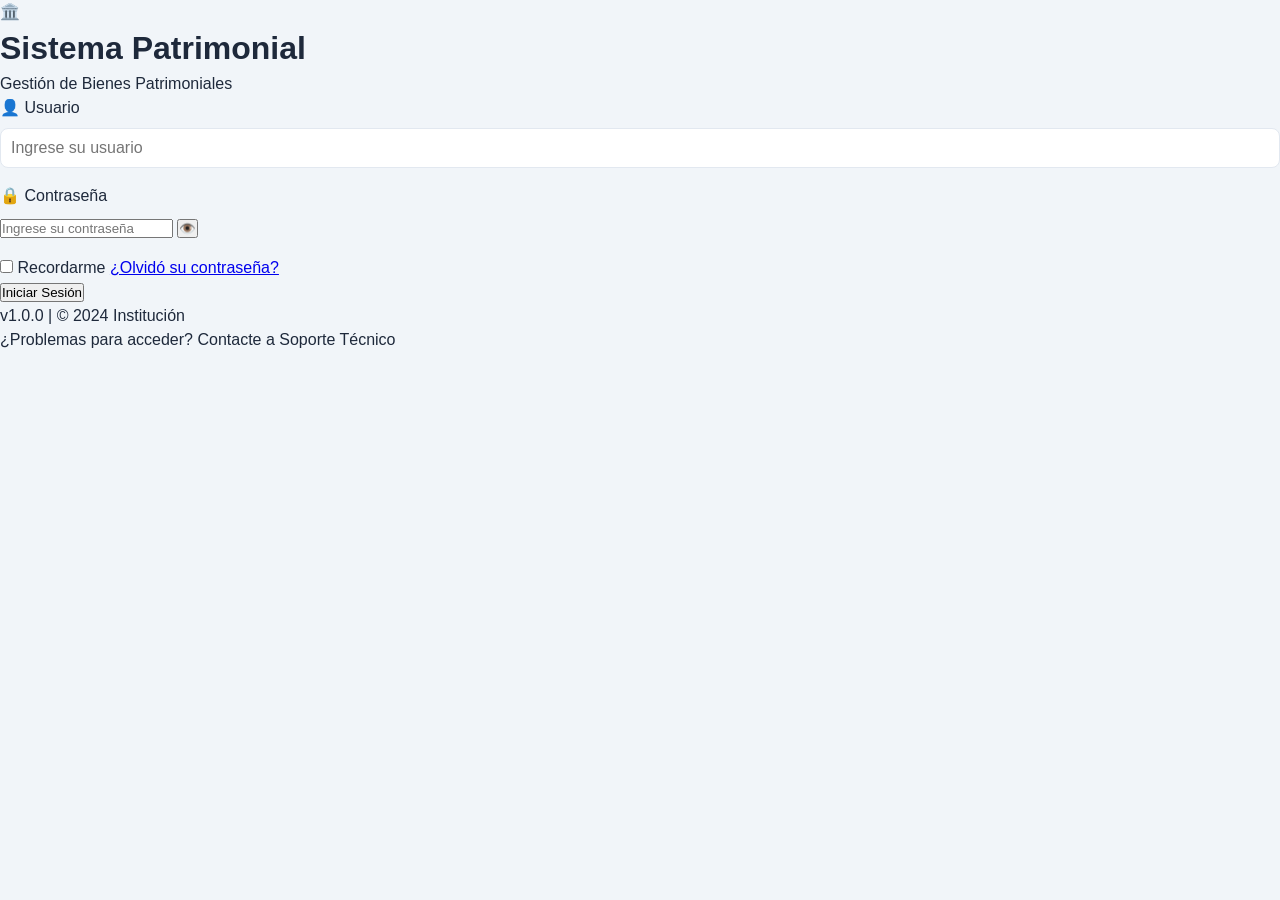
==== Presentacion/login.html @ b6d81238 "se corrige el directorio de archivos de frontend y backend" ====
<!DOCTYPE html>
<html lang="es">
<head>
    <meta charset="UTF-8">
    <meta name="viewport" content="width=device-width, initial-scale=1.0">
    <title>Login - Sistema de Gestión Patrimonial</title>
    <link rel="stylesheet" href="css/styles.css">
    <link rel="stylesheet" href="css/login.css">
</head>
<body class="login-body">
    <!-- 
        🔧 BACKEND PHP: 
        - Este formulario envía a login.php (POST)
        - PHP valida credenciales contra tabla 'usuario'
        - Inicia $_SESSION con datos del usuario
        - Redirige a dashboard.html si es exitoso
    -->
    
    <div class="login-container">
        <div class="login-card">
            <!-- Logo / Título -->
            <div class="login-header">
                <div class="login-logo">🏛️</div>
                <h1>Sistema Patrimonial</h1>
                <p class="login-subtitle">Gestión de Bienes Patrimoniales</p>
            </div>
            
            <!-- Mensajes de error/success -->
            <div id="loginMessage" class="login-message" style="display: none;"></div>
            
            <!-- Formulario de Login -->
            <form id="loginForm" class="login-form">
                <!-- 
                    🔧 PHP: action="php/login.php" method="POST"
                    El backend debe recibir: usuario, password
                -->
                
                <div class="form-group">
                    <label for="usuario">
                        <span class="label-icon">👤</span>
                        Usuario
                    </label>
                    <input type="text" 
                           id="usuario" 
                           name="usuario" 
                           placeholder="Ingrese su usuario"
                           required
                           autocomplete="username">
                </div>
                
                <div class="form-group">
                    <label for="password">
                        <span class="label-icon">🔒</span>
                        Contraseña
                    </label>
                    <div class="password-input-wrapper">
                        <input type="password" 
                               id="password" 
                               name="password" 
                               placeholder="Ingrese su contraseña"
                               required
                               autocomplete="current-password">
                        <button type="button" class="toggle-password" id="togglePassword" title="Mostrar contraseña">
                            👁️
                        </button>
                    </div>
                </div>
                
                <div class="form-options">
                    <label class="remember-me">
                        <input type="checkbox" id="rememberMe" name="remember_me">
                        <span>Recordarme</span>
                    </label>
                    <a href="#" id="forgotPasswordLink" class="forgot-link">¿Olvidó su contraseña?</a>
                </div>
                
                <button type="submit" class="btn-login" id="btnLogin">
                    <span class="btn-text">Iniciar Sesión</span>
                    <span class="btn-spinner" style="display: none;">⏳</span>
                </button>
            </form>
            
            <!-- Información adicional -->
            <div class="login-footer">
                <p class="system-info">
                    <span class="version">v1.0.0</span>
                    <span class="separator">|</span>
                    <span>© 2024 Institución</span>
                </p>
                <p class="help-text">
                    ¿Problemas para acceder? Contacte a Soporte Técnico
                </p>
            </div>
        </div>
    </div>
    
    <!-- Modal: Recuperar Contraseña -->
    <div class="modal" id="modalRecuperarPassword">
        <div class="modal-content modal-sm">
            <div class="modal-header">
                <h2>🔑 Recuperar Contraseña</h2>
                <span class="close">&times;</span>
            </div>
            <div class="modal-body">
                <!-- 
                    🔧 PHP: Enviar a recuperar.php
                    Envía correo con enlace de reseteo
                -->
                <form id="recoveryForm">
                    <div class="form-group">
                        <label for="emailRecuperacion">Correo Electrónico</label>
                        <input type="email" 
                               id="emailRecuperacion" 
                               name="email" 
                               placeholder="ejemplo@institucion.edu"
                               required>
                    </div>
                    <p class="recovery-info">
                        Se enviará un enlace de recuperación a su correo electrónico registrado.
                    </p>
                    <div class="form-actions">
                        <button type="submit" class="btn btn-primary">Enviar Enlace</button>
                        <button type="button" class="btn btn-secondary close-modal">Cancelar</button>
                    </div>
                </form>
            </div>
        </div>
    </div>
    
    <!-- Scripts -->
    <script src="js/config.js"></script>
    <script src="js/utils.js"></script>
    <script src="js/modules/login.js"></script>
</body>
</html>
---- Presentacion/css/styles.css ----
/**
 * =====================================================
 * 🎨 ESTILOS - SISTEMA DE GESTIÓN PATRIMONIAL
 * =====================================================
 * Diseño limpio y profesional para administración
 */

/* ============================================= */
/* VARIABLES Y RESET                            */
/* ============================================= */
:root {
    --primary-color: #2563eb;
    --primary-dark: #1d4ed8;
    --secondary-color: #64748b;
    --success-color: #10b981;
    --warning-color: #f59e0b;
    --danger-color: #ef4444;
    --light-bg: #f8fafc;
    --border-color: #e2e8f0;
    --text-primary: #1e293b;
    --text-secondary: #64748b;
    --shadow: 0 1px 3px rgba(0,0,0,0.1);
    --shadow-lg: 0 10px 25px rgba(0,0,0,0.1);
    --border-radius: 8px;
}

* {
    margin: 0;
    padding: 0;
    box-sizing: border-box;
}

body {
    font-family: -apple-system, BlinkMacSystemFont, 'Segoe UI', Roboto, sans-serif;
    background-color: #f1f5f9;
    color: var(--text-primary);
    line-height: 1.5;
}

/* ============================================= */
/* NAVEGACIÓN                                   */
/* ============================================= */
.navbar {
    background: white;
    padding: 0 2rem;
    height: 64px;
    display: flex;
    align-items: center;
    justify-content: space-between;
    box-shadow: var(--shadow);
    position: sticky;
    top: 0;
    z-index: 100;
}

.nav-brand {
    font-size: 1.25rem;
    font-weight: bold;
}

.nav-brand a {
    color: var(--primary-color);
    text-decoration: none;
}

.nav-menu {
    display: flex;
    list-style: none;
    gap: 0.5rem;
}

.nav-link {
    display: block;
    padding: 0.5rem 1rem;
    color: var(--text-secondary);
    text-decoration: none;
    border-radius: var(--border-radius);
    transition: all 0.2s;
}

.nav-link:hover {
    background: var(--light-bg);
    color: var(--primary-color);
}

.nav-link.active {
    background: var(--primary-color);
    color: white;
}

.nav-user {
    color: var(--text-secondary);
}

/* ============================================= */
/* CONTENEDORES                                 */
/* ============================================= */
.container {
    max-width: 1400px;
    margin: 2rem auto;
    padding: 0 2rem;
}

.page-header {
    display: flex;
    justify-content: space-between;
    align-items: center;
    margin-bottom: 2rem;
}

.page-header h1 {
    font-size: 1.875rem;
    font-weight: 600;
    color: var(--text-primary);
}

/* ============================================= */
/* DASHBOARD CARDS                              */
/* ============================================= */
.dashboard-cards {
    display: grid;
    grid-template-columns: repeat(auto-fit, minmax(250px, 1fr));
    gap: 1.5rem;
    margin-top: 2rem;
}

.card {
    background: white;
    padding: 1.5rem;
    border-radius: var(--border-radius);
    box-shadow: var(--shadow);
    text-align: center;
}

.card h3 {
    color: var(--text-secondary);
    font-size: 1rem;
    margin-bottom: 0.5rem;
}

.card p {
    font-size: 2rem;
    font-weight: bold;
    color: var(--primary-color);
}

/* ============================================= */
/* FORMULARIOS                                  */
/* ============================================= */
.form-container {
    background: white;
    border-radius: var(--border-radius);
    box-shadow: var(--shadow);
    padding: 2rem;
}

.form-section {
    margin-bottom: 2rem;
    padding-bottom: 2rem;
    border-bottom: 1px solid var(--border-color);
}

.form-section:last-child {
    border-bottom: none;
    margin-bottom: 0;
    padding-bottom: 0;
}

.form-section h2 {
    font-size: 1.25rem;
    margin-bottom: 1.5rem;
    color: var(--text-primary);
}

.form-row {
    display: grid;
    grid-template-columns: 1fr 1fr;
    gap: 1rem;
}

.form-group {
    margin-bottom: 1rem;
}

.form-group label {
    display: block;
    margin-bottom: 0.5rem;
    font-weight: 500;
    color: var(--text-primary);
}

.form-group small {
    display: block;
    margin-top: 0.25rem;
    color: var(--text-secondary);
    font-size: 0.875rem;
}

.form-control,
input[type="text"],
input[type="date"],
input[type="number"],
select,
textarea {
    width: 100%;
    padding: 0.625rem;
    border: 1px solid var(--border-color);
    border-radius: var(--border-radius);
    font-size: 1rem;
    transition: border-color 0.2s;
}

input:focus,
select:focus,
textarea:focus {
    outline: none;
    border-color: var(--primary-color);
    box-shadow: 0 0 0 3px rgba(37, 99, 235, 0.1);
}

input:disabled,
select:disabled,
textarea:disabled {
    background-color: var(--light-bg);
    cursor: not-allowed;
}

/* ============================================= */
/* BOTONES                                      */
/* ============================================= */
.btn {
    display: inline-block;
    padding: 0.625rem 1.25rem;
    border: none;
    border-radius: var(--border-radius);
    font-size: 1rem;
    font-weight: 500;
    cursor: pointer;
    text-decoration: none;
    transition: all 0.2s;
}

.btn-primary {
    background: var(--primary-color);
    color: white;
}

.btn-primary:hover {
    background: var(--primary-dark);
}

.btn-success {
    background: var(--success-color);
    color: white;
}

.btn-secondary {
    background: var(--secondary-color);
    color: white;
}

.btn-danger {
    background: var(--danger-color);
    color: white;
}

.btn-lg {
    padding: 0.75rem 1.5rem;
    font-size: 1.125rem;
}

.btn:disabled {
    opacity: 0.5;
    cursor: not-allowed;
}

.btn-icon {
    background: none;
    border: none;
    font-size: 1.25rem;
    cursor: pointer;
    padding: 0.25rem;
}

.action-buttons {
    display: flex;
    gap: 0.5rem;
}

/* ============================================= */
/* TABLAS                                       */
/* ============================================= */
.table-container {
    background: white;
    border-radius: var(--border-radius);
    box-shadow: var(--shadow);
    overflow-x: auto;
}

.data-table {
    width: 100%;
    border-collapse: collapse;
}

.data-table th {
    background: var(--light-bg);
    padding: 0.75rem 1rem;
    text-align: left;
    font-weight: 600;
    color: var(--text-secondary);
    border-bottom: 2px solid var(--border-color);
}

.data-table td {
    padding: 0.75rem 1rem;
    border-bottom: 1px solid var(--border-color);
}

.data-table tbody tr:hover {
    background: var(--light-bg);
}

.text-center {
    text-align: center;
}

/* ============================================= */
/* BADGES                                       */
/* ============================================= */
.badge {
    display: inline-block;
    padding: 0.25rem 0.5rem;
    border-radius: 20px;
    font-size: 0.75rem;
    font-weight: 600;
}

.badge-success {
    background: #d1fae5;
    color: #065f46;
}

.badge-warning {
    background: #fef3c7;
    color: #92400e;
}

.badge-danger {
    background: #fee2e2;
    color: #991b1b;
}

.badge-secondary {
    background: #e2e8f0;
    color: #475569;
}

/* ============================================= */
/* FILTROS                                      */
/* ============================================= */
.filters-section {
    background: white;
    padding: 1rem;
    border-radius: var(--border-radius);
    box-shadow: var(--shadow);
    margin-bottom: 1.5rem;
    display: flex;
    gap: 1rem;
    align-items: flex-end;
    flex-wrap: wrap;
}

.search-input {
    flex: 2;
    min-width: 250px;
}

.filter-select {
    flex: 1;
    min-width: 150px;
}

.filter-group {
    display: flex;
    flex-direction: column;
    gap: 0.25rem;
}

/* ============================================= */
/* MODALES                                      */
/* ============================================= */
.modal {
    display: none;
    position: fixed;
    top: 0;
    left: 0;
    width: 100%;
    height: 100%;
    background: rgba(0,0,0,0.5);
    z-index: 1000;
    overflow-y: auto;
}

.modal-content {
    background: white;
    margin: 2rem auto;
    max-width: 600px;
    border-radius: var(--border-radius);
    box-shadow: var(--shadow-lg);
    animation: modalSlide 0.3s ease;
}

.modal-lg {
    max-width: 900px;
}

@keyframes modalSlide {
    from {
        transform: translateY(-20px);
        opacity: 0;
    }
    to {
        transform: translateY(0);
        opacity: 1;
    }
}

.modal-header {
    padding: 1rem 1.5rem;
    border-bottom: 1px solid var(--border-color);
    display: flex;
    justify-content: space-between;
    align-items: center;
}

.modal-header h2 {
    font-size: 1.25rem;
}

.close {
    font-size: 1.5rem;
    cursor: pointer;
    color: var(--text-secondary);
}

.modal-body {
    padding: 1.5rem;
}

.modal-footer {
    padding: 1rem 1.5rem;
    border-top: 1px solid var(--border-color);
    display: flex;
    justify-content: flex-end;
    gap: 0.5rem;
}

.form-actions {
    display: flex;
    justify-content: flex-end;
    gap: 0.5rem;
    margin-top: 1.5rem;
}

/* ============================================= */
/* IMPORTACIÓN EXCEL                            */
/* ============================================= */
.upload-area {
    border: 2px dashed var(--border-color);
    border-radius: var(--border-radius);
    padding: 2rem;
    text-align: center;
    cursor: pointer;
    transition: all 0.2s;
    margin-bottom: 1.5rem;
}

.upload-area:hover,
.upload-area.dragover {
    border-color: var(--primary-color);
    background: var(--light-bg);
}

.upload-placeholder span {
    font-size: 3rem;
}

.template-info {
    background: var(--light-bg);
    padding: 1rem;
    border-radius: var(--border-radius);
    margin-bottom: 1rem;
}

.template-table {
    width: 100%;
    font-size: 0.875rem;
    margin: 0.5rem 0;
}

.validation-results {
    margin-top: 1.5rem;
}

.results-summary {
    margin-bottom: 1rem;
    font-weight: 500;
}

.results-table-container {
    max-height: 300px;
    overflow-y: auto;
}

.row-success {
    background: #f0fdf4;
}

.row-error {
    background: #fef2f2;
}

.text-success {
    color: var(--success-color);
}

.text-danger {
    color: var(--danger-color);
}

/* ============================================= */
/* SELECCIÓN DE BIENES                          */
/* ============================================= */
.bienes-selector {
    display: grid;
    grid-template-columns: 1fr auto 1fr;
    gap: 1rem;
}

.search-box {
    display: flex;
    gap: 0.5rem;
    margin-bottom: 1rem;
}

.bienes-disponibles,
.bienes-seleccionados {
    background: var(--light-bg);
    padding: 1rem;
    border-radius: var(--border-radius);
}

.bienes-list-container {
    max-height: 300px;
    overflow-y: auto;
}

.transfer-actions {
    display: flex;
    align-items: center;
}

.resumen-desplazamiento {
    background: var(--light-bg);
    padding: 1rem;
    border-radius: var(--border-radius);
    margin-bottom: 1.5rem;
}

.resumen-desplazamiento p {
    margin-bottom: 0.5rem;
}

/* ============================================= */
/* REPORTES                                     */
/* ============================================= */
.reportes-grid {
    display: grid;
    grid-template-columns: repeat(auto-fit, minmax(350px, 1fr));
    gap: 1.5rem;
}

.reporte-card {
    background: white;
    padding: 1.5rem;
    border-radius: var(--border-radius);
    box-shadow: var(--shadow);
}

.reporte-icon {
    font-size: 2.5rem;
    margin-bottom: 1rem;
}

.reporte-card h2 {
    font-size: 1.25rem;
    margin-bottom: 0.5rem;
}

.reporte-card p {
    color: var(--text-secondary);
    margin-bottom: 1.5rem;
}

.reporte-actions {
    display: flex;
    gap: 0.5rem;
    margin-top: 1.5rem;
}

/* ============================================= */
/* TIMELINE                                     */
/* ============================================= */
.timeline-container {
    margin: 2rem 0;
}

.timeline {
    background: white;
    padding: 2rem;
    border-radius: var(--border-radius);
    box-shadow: var(--shadow);
}

.timeline-item {
    display: flex;
    padding: 1rem 0;
    border-left: 2px solid var(--primary-color);
    margin-left: 1rem;
    position: relative;
}

.timeline-item::before {
    content: '';
    position: absolute;
    left: -0.5rem;
    top: 1.5rem;
    width: 1rem;
    height: 1rem;
    background: var(--primary-color);
    border-radius: 50%;
}

.timeline-content {
    margin-left: 1.5rem;
}

.timeline-date {
    color: var(--text-secondary);
    font-size: 0.875rem;
}

.timeline-title {
    font-weight: 600;
    margin: 0.25rem 0;
}

.bien-info-card {
    background: white;
    padding: 1.5rem;
    border-radius: var(--border-radius);
    box-shadow: var(--shadow);
    margin-bottom: 1.5rem;
}

.info-grid {
    display: grid;
    grid-template-columns: repeat(auto-fit, minmax(200px, 1fr));
    gap: 1rem;
    margin-top: 1rem;
}

/* ============================================= */
/* PAGINACIÓN                                   */
/* ============================================= */
.pagination {
    display: flex;
    justify-content: center;
    gap: 0.5rem;
    margin-top: 1.5rem;
}

.page-btn {
    padding: 0.5rem 0.75rem;
    border: 1px solid var(--border-color);
    background: white;
    border-radius: var(--border-radius);
    cursor: pointer;
}

.page-btn:hover {
    background: var(--light-bg);
}

.page-btn.active {
    background: var(--primary-color);
    color: white;
    border-color: var(--primary-color);
}

/* ============================================= */
/* TOAST NOTIFICATIONS                          */
/* ============================================= */
.toast {
    position: fixed;
    bottom: 2rem;
    right: 2rem;
    padding: 1rem 1.5rem;
    background: white;
    border-radius: var(--border-radius);
    box-shadow: var(--shadow-lg);
    z-index: 2000;
    animation: toastSlide 0.3s ease;
}

@keyframes toastSlide {
    from {
        transform: translateX(100%);
        opacity: 0;
    }
    to {
        transform: translateX(0);
        opacity: 1;
    }
}

.toast-success {
    border-left: 4px solid var(--success-color);
}

.toast-error {
    border-left: 4px solid var(--danger-color);
}

.toast-warning {
    border-left: 4px solid var(--warning-color);
}

.toast-info {
    border-left: 4px solid var(--primary-color);
}

/* ============================================= */
/* UTILIDADES                                   */
/* ============================================= */
.btn-link {
    color: var(--primary-color);
    text-decoration: none;
}

.action-cell {
    white-space: nowrap;
}

/* ============================================= */
/* RESPONSIVE                                   */
/* ============================================= */
@media (max-width: 768px) {
    .navbar {
        flex-direction: column;
        height: auto;
        padding: 0.5rem;
    }
    
    .nav-menu {
        flex-wrap: wrap;
        justify-content: center;
    }
    
    .form-row {
        grid-template-columns: 1fr;
    }
    
    .bienes-selector {
        grid-template-columns: 1fr;
    }
    
    .transfer-actions {
        justify-content: center;
        transform: rotate(90deg);
    }
    
    .container {
        padding: 0 1rem;
    }
}

/* ============================================= */
/* ESTILOS PARA REPORTES Y VISTA PREVIA         */
/* ============================================= */

/* Preview de reporte */
.preview-reporte {
    padding: 0.5rem;
}

.preview-header {
    margin-bottom: 1.5rem;
}

.preview-header h2 {
    color: var(--primary-color);
    margin-bottom: 0.5rem;
}

.preview-fecha {
    color: var(--text-secondary);
    font-size: 0.875rem;
    margin-top: 0.5rem;
}

.preview-summary {
    background: var(--light-bg);
    padding: 1rem;
    border-radius: var(--border-radius);
    margin-bottom: 1.5rem;
}

.preview-table {
    width: 100%;
    border-collapse: collapse;
    font-size: 0.875rem;
}

.preview-table th {
    background: var(--light-bg);
    padding: 0.5rem;
    text-align: left;
    border-bottom: 2px solid var(--border-color);
}

.preview-table td {
    padding: 0.5rem;
    border-bottom: 1px solid var(--border-color);
}

.preview-resumen {
    margin-bottom: 1.5rem;
}

.preview-resumen h3 {
    font-size: 1rem;
    margin-bottom: 0.75rem;
}

.resumen-grid {
    display: grid;
    grid-template-columns: repeat(auto-fit, minmax(150px, 1fr));
    gap: 0.75rem;
    background: var(--light-bg);
    padding: 1rem;
    border-radius: var(--border-radius);
}

.resumen-item {
    display: flex;
    align-items: center;
    gap: 0.5rem;
}

.resumen-item strong {
    color: var(--primary-color);
    font-size: 1.25rem;
}

/* Timeline mejorado */
.timeline {
    padding: 1rem 0;
}

.timeline-item {
    display: flex;
    padding: 1.25rem 0;
    border-left: 3px solid var(--primary-color);
    margin-left: 0.5rem;
    position: relative;
}

.timeline-marker {
    position: absolute;
    left: -0.75rem;
    top: 1.5rem;
    width: 1.25rem;
    height: 1.25rem;
    border-radius: 50%;
    display: flex;
    align-items: center;
    justify-content: center;
    color: white;
    font-size: 0.75rem;
}

.timeline-content {
    margin-left: 2rem;
    flex: 1;
}

.timeline-date {
    color: var(--text-secondary);
    font-size: 0.875rem;
    margin-bottom: 0.25rem;
}

.timeline-title {
    font-weight: 600;
    margin-bottom: 0.25rem;
}

.timeline-details {
    color: var(--text-secondary);
    font-size: 0.9rem;
}

.timeline-note {
    margin-top: 0.5rem;
    padding: 0.5rem;
    background: var(--light-bg);
    border-radius: var(--border-radius);
    font-size: 0.875rem;
    color: var(--text-secondary);
}

/* Información del bien en historial */
.bien-info-card {
    background: linear-gradient(135deg, var(--primary-color) 0%, var(--primary-dark) 100%);
    color: white;
}

.bien-info-card h3 {
    color: white;
    opacity: 0.9;
}

.bien-info-card .info-grid {
    color: white;
}

.bien-info-card .info-grid strong {
    opacity: 0.8;
}

/* Filtros adicionales */
.filter-group {
    min-width: 150px;
}

.filter-group label {
    font-size: 0.875rem;
    margin-bottom: 0.25rem;
}

/* Ajustes responsive para tablas en reportes */
@media (max-width: 768px) {
    .preview-table {
        font-size: 0.75rem;
    }
    
    .preview-table th,
    .preview-table td {
        padding: 0.25rem;
    }
    
    .resumen-grid {
        grid-template-columns: 1fr;
    }
    
    .timeline-content {
        margin-left: 1rem;
    }
}
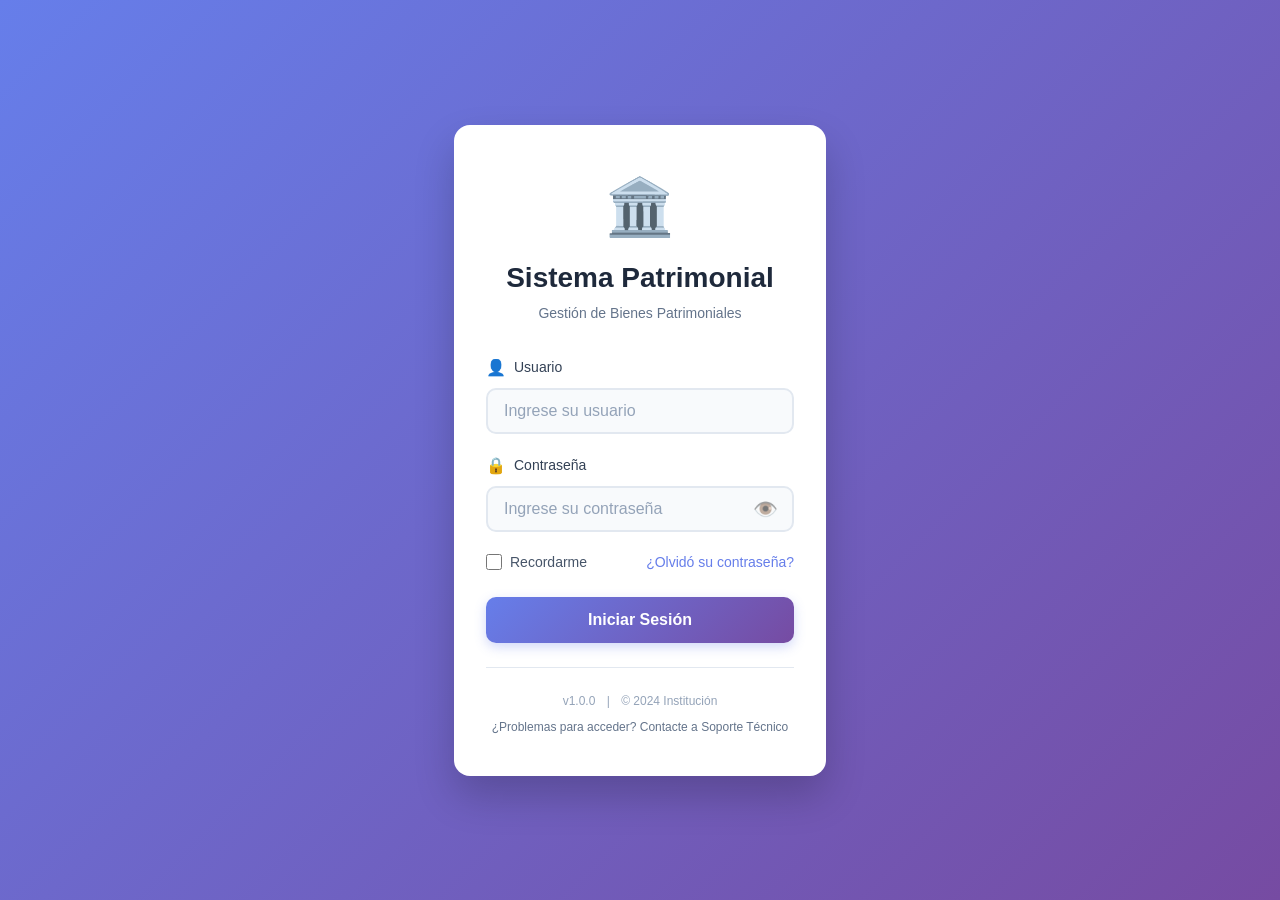
==== commit 12859e12: "se agrego el enlace frontend, backend y base de datos, tambien se hizo correcciones desde base de da" ====
--- a/Presentacion/login.html
+++ b/Presentacion/login.html
@@ -1,13 +1,13 @@
-<!DOCTYPE html>
+<!doctype html>
 <html lang="es">
-<head>
-    <meta charset="UTF-8">
-    <meta name="viewport" content="width=device-width, initial-scale=1.0">
+  <head>
+    <meta charset="UTF-8" />
+    <meta name="viewport" content="width=device-width, initial-scale=1.0" />
     <title>Login - Sistema de Gestión Patrimonial</title>
-    <link rel="stylesheet" href="css/styles.css">
-    <link rel="stylesheet" href="css/login.css">
-</head>
-<body class="login-body">
+    <link rel="stylesheet" href="css/styles.css" />
+    <link rel="stylesheet" href="css/login.css" />
+  </head>
+  <body class="login-body">
     <!-- 
         🔧 BACKEND PHP: 
         - Este formulario envía a login.php (POST)
@@ -15,121 +15,147 @@
         - Inicia $_SESSION con datos del usuario
         - Redirige a dashboard.html si es exitoso
     -->
-    
+
     <div class="login-container">
-        <div class="login-card">
-            <!-- Logo / Título -->
-            <div class="login-header">
-                <div class="login-logo">🏛️</div>
-                <h1>Sistema Patrimonial</h1>
-                <p class="login-subtitle">Gestión de Bienes Patrimoniales</p>
-            </div>
-            
-            <!-- Mensajes de error/success -->
-            <div id="loginMessage" class="login-message" style="display: none;"></div>
-            
-            <!-- Formulario de Login -->
-            <form id="loginForm" class="login-form">
-                <!-- 
+      <div class="login-card">
+        <!-- Logo / Título -->
+        <div class="login-header">
+          <div class="login-logo">🏛️</div>
+          <h1>Sistema Patrimonial</h1>
+          <p class="login-subtitle">Gestión de Bienes Patrimoniales</p>
+        </div>
+
+        <!-- Mensajes de error/success -->
+        <div
+          id="loginMessage"
+          class="login-message"
+          style="display: none"
+        ></div>
+
+        <!-- Formulario de Login -->
+        <form id="loginForm" class="login-form">
+          <!-- 
                     🔧 PHP: action="php/login.php" method="POST"
                     El backend debe recibir: usuario, password
                 -->
-                
-                <div class="form-group">
-                    <label for="usuario">
-                        <span class="label-icon">👤</span>
-                        Usuario
-                    </label>
-                    <input type="text" 
-                           id="usuario" 
-                           name="usuario" 
-                           placeholder="Ingrese su usuario"
-                           required
-                           autocomplete="username">
-                </div>
-                
-                <div class="form-group">
-                    <label for="password">
-                        <span class="label-icon">🔒</span>
-                        Contraseña
-                    </label>
-                    <div class="password-input-wrapper">
-                        <input type="password" 
-                               id="password" 
-                               name="password" 
-                               placeholder="Ingrese su contraseña"
-                               required
-                               autocomplete="current-password">
-                        <button type="button" class="toggle-password" id="togglePassword" title="Mostrar contraseña">
-                            👁️
-                        </button>
-                    </div>
-                </div>
-                
-                <div class="form-options">
-                    <label class="remember-me">
-                        <input type="checkbox" id="rememberMe" name="remember_me">
-                        <span>Recordarme</span>
-                    </label>
-                    <a href="#" id="forgotPasswordLink" class="forgot-link">¿Olvidó su contraseña?</a>
-                </div>
-                
-                <button type="submit" class="btn-login" id="btnLogin">
-                    <span class="btn-text">Iniciar Sesión</span>
-                    <span class="btn-spinner" style="display: none;">⏳</span>
-                </button>
-            </form>
-            
-            <!-- Información adicional -->
-            <div class="login-footer">
-                <p class="system-info">
-                    <span class="version">v1.0.0</span>
-                    <span class="separator">|</span>
-                    <span>© 2024 Institución</span>
-                </p>
-                <p class="help-text">
-                    ¿Problemas para acceder? Contacte a Soporte Técnico
-                </p>
+
+          <div class="form-group">
+            <label for="usuario">
+              <span class="label-icon">👤</span>
+              Usuario
+            </label>
+            <input
+              type="text"
+              id="usuario"
+              name="usuario"
+              placeholder="Ingrese su usuario"
+              required
+              autocomplete="username"
+            />
+          </div>
+
+          <div class="form-group">
+            <label for="password">
+              <span class="label-icon">🔒</span>
+              Contraseña
+            </label>
+            <div class="password-input-wrapper">
+              <input
+                type="password"
+                id="password"
+                name="password"
+                placeholder="Ingrese su contraseña"
+                required
+                autocomplete="current-password"
+              />
+              <button
+                type="button"
+                class="toggle-password"
+                id="togglePassword"
+                title="Mostrar contraseña"
+              >
+                👁️
+              </button>
             </div>
+          </div>
+
+          <div class="form-options">
+            <label class="remember-me">
+              <input type="checkbox" id="rememberMe" name="remember_me" />
+              <span>Recordarme</span>
+            </label>
+            <a href="#" id="forgotPasswordLink" class="forgot-link"
+              >¿Olvidó su contraseña?</a
+            >
+          </div>
+
+          <button type="submit" class="btn-login" id="btnLogin">
+            <span class="btn-text">Iniciar Sesión</span>
+            <span class="btn-spinner" style="display: none">⏳</span>
+          </button>
+        </form>
+
+        <!-- Información adicional -->
+        <div class="login-footer">
+          <p class="system-info">
+            <span class="version">v1.0.0</span>
+            <span class="separator">|</span>
+            <span>© 2024 Institución</span>
+          </p>
+          <p class="help-text">
+            ¿Problemas para acceder? Contacte a Soporte Técnico
+          </p>
         </div>
+      </div>
     </div>
-    
+
     <!-- Modal: Recuperar Contraseña -->
     <div class="modal" id="modalRecuperarPassword">
-        <div class="modal-content modal-sm">
-            <div class="modal-header">
-                <h2>🔑 Recuperar Contraseña</h2>
-                <span class="close">&times;</span>
-            </div>
-            <div class="modal-body">
-                <!-- 
+      <div class="modal-content modal-sm">
+        <div class="modal-header">
+          <h2>🔑 Recuperar Contraseña</h2>
+          <span class="close">&times;</span>
+        </div>
+        <div class="modal-body">
+          <!-- 
                     🔧 PHP: Enviar a recuperar.php
                     Envía correo con enlace de reseteo
                 -->
-                <form id="recoveryForm">
-                    <div class="form-group">
-                        <label for="emailRecuperacion">Correo Electrónico</label>
-                        <input type="email" 
-                               id="emailRecuperacion" 
-                               name="email" 
-                               placeholder="ejemplo@institucion.edu"
-                               required>
-                    </div>
-                    <p class="recovery-info">
-                        Se enviará un enlace de recuperación a su correo electrónico registrado.
-                    </p>
-                    <div class="form-actions">
-                        <button type="submit" class="btn btn-primary">Enviar Enlace</button>
-                        <button type="button" class="btn btn-secondary close-modal">Cancelar</button>
-                    </div>
-                </form>
+          <form id="recoveryForm">
+            <div class="form-group">
+              <label for="emailRecuperacion">Correo Electrónico</label>
+              <input
+                type="email"
+                id="emailRecuperacion"
+                name="email"
+                placeholder="ejemplo@institucion.edu"
+                required
+              />
             </div>
+            <p class="recovery-info">
+              Se enviará un enlace de recuperación a su correo electrónico
+              registrado.
+            </p>
+            <div class="form-actions">
+              <button type="submit" class="btn btn-primary">
+                Enviar Enlace
+              </button>
+              <button type="button" class="btn btn-secondary close-modal">
+                Cancelar
+              </button>
+            </div>
+          </form>
         </div>
+      </div>
     </div>
-    
+
     <!-- Scripts -->
     <script src="js/config.js"></script>
+    <!-- 1º Configuración -->
+    <script src="js/api.js"></script>
+    <!-- 2º API (define window.API) -->
     <script src="js/utils.js"></script>
+    <!-- 3º Utilidades -->
     <script src="js/modules/login.js"></script>
-</body>
-</html>+  </body>
+</html>
--- a/Presentacion/css/styles.css
+++ b/Presentacion/css/styles.css
@@ -967,4 +967,559 @@
     .timeline-content {
         margin-left: 1rem;
     }
+}
+
+/**
+ * =====================================================
+ * 🔐 ESTILOS - PÁGINA DE LOGIN
+ * =====================================================
+ */
+
+/* Fondo de la página de login */
+.login-body {
+    background: linear-gradient(135deg, #667eea 0%, #764ba2 100%);
+    min-height: 100vh;
+    display: flex;
+    align-items: center;
+    justify-content: center;
+    font-family: -apple-system, BlinkMacSystemFont, 'Segoe UI', Roboto, sans-serif;
+}
+
+/* Contenedor principal */
+.login-container {
+    width: 100%;
+    max-width: 420px;
+    padding: 1.5rem;
+}
+
+/* Tarjeta de login */
+.login-card {
+    background: white;
+    border-radius: 16px;
+    box-shadow: 0 20px 40px rgba(0, 0, 0, 0.2);
+    padding: 2.5rem 2rem;
+    animation: slideUp 0.5s ease;
+}
+
+@keyframes slideUp {
+    from {
+        opacity: 0;
+        transform: translateY(20px);
+    }
+    to {
+        opacity: 1;
+        transform: translateY(0);
+    }
+}
+
+/* Cabecera del login */
+.login-header {
+    text-align: center;
+    margin-bottom: 2rem;
+}
+
+.login-logo {
+    font-size: 3.5rem;
+    margin-bottom: 0.5rem;
+    animation: pulse 2s infinite;
+}
+
+@keyframes pulse {
+    0%, 100% { transform: scale(1); }
+    50% { transform: scale(1.05); }
+}
+
+.login-header h1 {
+    font-size: 1.75rem;
+    color: #1e293b;
+    margin-bottom: 0.25rem;
+}
+
+.login-subtitle {
+    color: #64748b;
+    font-size: 0.875rem;
+}
+
+/* Mensajes de error/success */
+.login-message {
+    padding: 0.75rem 1rem;
+    border-radius: 8px;
+    margin-bottom: 1.5rem;
+    font-size: 0.875rem;
+    animation: fadeIn 0.3s ease;
+}
+
+@keyframes fadeIn {
+    from { opacity: 0; }
+    to { opacity: 1; }
+}
+
+.login-message.error {
+    background: #fee2e2;
+    color: #991b1b;
+    border-left: 4px solid #ef4444;
+}
+
+.login-message.success {
+    background: #d1fae5;
+    color: #065f46;
+    border-left: 4px solid #10b981;
+}
+
+.login-message.info {
+    background: #dbeafe;
+    color: #1e40af;
+    border-left: 4px solid #3b82f6;
+}
+
+/* Formulario */
+.login-form {
+    margin-bottom: 1.5rem;
+}
+
+.form-group {
+    margin-bottom: 1.25rem;
+}
+
+.form-group label {
+    display: flex;
+    align-items: center;
+    gap: 0.5rem;
+    margin-bottom: 0.5rem;
+    font-weight: 500;
+    color: #334155;
+    font-size: 0.875rem;
+}
+
+.label-icon {
+    font-size: 1rem;
+}
+
+.form-group input {
+    width: 100%;
+    padding: 0.75rem 1rem;
+    border: 2px solid #e2e8f0;
+    border-radius: 10px;
+    font-size: 1rem;
+    transition: all 0.2s;
+    background: #f8fafc;
+}
+
+.form-group input:focus {
+    outline: none;
+    border-color: #667eea;
+    background: white;
+    box-shadow: 0 0 0 3px rgba(102, 126, 234, 0.1);
+}
+
+.form-group input::placeholder {
+    color: #94a3b8;
+}
+
+/* Campo de contraseña con toggle */
+.password-input-wrapper {
+    position: relative;
+    display: flex;
+    align-items: center;
+}
+
+.password-input-wrapper input {
+    padding-right: 3rem;
+}
+
+.toggle-password {
+    position: absolute;
+    right: 0.75rem;
+    background: none;
+    border: none;
+    font-size: 1.25rem;
+    cursor: pointer;
+    padding: 0.25rem;
+    opacity: 0.6;
+    transition: opacity 0.2s;
+}
+
+.toggle-password:hover {
+    opacity: 1;
+}
+
+/* Opciones del formulario */
+.form-options {
+    display: flex;
+    justify-content: space-between;
+    align-items: center;
+    margin-bottom: 1.5rem;
+    font-size: 0.875rem;
+}
+
+.remember-me {
+    display: flex;
+    align-items: center;
+    gap: 0.5rem;
+    cursor: pointer;
+    color: #475569;
+}
+
+.remember-me input[type="checkbox"] {
+    width: 1rem;
+    height: 1rem;
+    cursor: pointer;
+    accent-color: #667eea;
+}
+
+.forgot-link {
+    color: #667eea;
+    text-decoration: none;
+    font-weight: 500;
+    transition: color 0.2s;
+}
+
+.forgot-link:hover {
+    color: #5a67d8;
+    text-decoration: underline;
+}
+
+/* Botón de login */
+.btn-login {
+    width: 100%;
+    padding: 0.875rem;
+    background: linear-gradient(135deg, #667eea 0%, #764ba2 100%);
+    color: white;
+    border: none;
+    border-radius: 10px;
+    font-size: 1rem;
+    font-weight: 600;
+    cursor: pointer;
+    transition: all 0.2s;
+    display: flex;
+    align-items: center;
+    justify-content: center;
+    gap: 0.5rem;
+    box-shadow: 0 4px 12px rgba(102, 126, 234, 0.3);
+}
+
+.btn-login:hover {
+    transform: translateY(-2px);
+    box-shadow: 0 6px 16px rgba(102, 126, 234, 0.4);
+}
+
+.btn-login:active {
+    transform: translateY(0);
+}
+
+.btn-login:disabled {
+    opacity: 0.7;
+    cursor: not-allowed;
+    transform: none;
+}
+
+.btn-spinner {
+    animation: spin 1s linear infinite;
+}
+
+@keyframes spin {
+    from { transform: rotate(0deg); }
+    to { transform: rotate(360deg); }
+}
+
+/* Footer del login */
+.login-footer {
+    text-align: center;
+    margin-top: 1.5rem;
+    padding-top: 1.5rem;
+    border-top: 1px solid #e2e8f0;
+}
+
+.system-info {
+    color: #94a3b8;
+    font-size: 0.75rem;
+    margin-bottom: 0.5rem;
+}
+
+.separator {
+    margin: 0 0.5rem;
+}
+
+.help-text {
+    color: #64748b;
+    font-size: 0.75rem;
+}
+
+/* Modal pequeño para recuperación */
+.modal-sm {
+    max-width: 400px;
+}
+
+.recovery-info {
+    color: #64748b;
+    font-size: 0.875rem;
+    margin: 1rem 0;
+    padding: 0.75rem;
+    background: #f1f5f9;
+    border-radius: 8px;
+}
+
+/* Estados de carga */
+.btn-login.loading .btn-text {
+    display: none;
+}
+
+.btn-login.loading .btn-spinner {
+    display: inline-block;
+}
+
+/* Responsive */
+@media (max-width: 480px) {
+    .login-container {
+        padding: 1rem;
+    }
+    
+    .login-card {
+        padding: 1.5rem;
+    }
+    
+    .login-header h1 {
+        font-size: 1.5rem;
+    }
+    
+    .form-options {
+        flex-direction: column;
+        gap: 0.75rem;
+        align-items: flex-start;
+    }
+}
+
+/* ============================================= */
+/* ESTILOS ADICIONALES PARA DASHBOARD           */
+/* ============================================= */
+
+/* Cards mejoradas */
+.card {
+    display: flex;
+    align-items: center;
+    gap: 1rem;
+    text-align: left;
+}
+
+.card-icon {
+    font-size: 2.5rem;
+    opacity: 0.7;
+}
+
+.card-content {
+    flex: 1;
+}
+
+.card-value {
+    font-size: 2rem;
+    font-weight: bold;
+    margin: 0.25rem 0;
+}
+
+.card-primary .card-value { color: #2563eb; }
+.card-success .card-value { color: #10b981; }
+.card-warning .card-value { color: #f59e0b; }
+.card-info .card-value { color: #0ea5e9; }
+
+/* Filas del dashboard */
+.dashboard-row {
+    display: grid;
+    grid-template-columns: 1fr 1fr;
+    gap: 1.5rem;
+    margin-top: 1.5rem;
+}
+
+.dashboard-panel {
+    background: white;
+    border-radius: 8px;
+    box-shadow: 0 1px 3px rgba(0,0,0,0.1);
+    overflow: hidden;
+}
+
+.dashboard-panel.full-width {
+    grid-column: span 2;
+}
+
+.panel-header {
+    padding: 1rem 1.5rem;
+    border-bottom: 1px solid #e2e8f0;
+    display: flex;
+    justify-content: space-between;
+    align-items: center;
+    background: #f8fafc;
+}
+
+.panel-header h2 {
+    font-size: 1.125rem;
+    margin: 0;
+}
+
+.panel-header.panel-warning {
+    background: #fef3c7;
+}
+
+.panel-header.panel-info {
+    background: #dbeafe;
+}
+
+.panel-body {
+    padding: 1.5rem;
+}
+
+/* Fecha actual */
+.fecha-actual {
+    color: #64748b;
+    font-size: 1rem;
+    text-transform: capitalize;
+}
+
+/* Gráficos */
+.grafico-container {
+    min-height: 200px;
+}
+
+.estado-barras,
+.area-barras {
+    display: flex;
+    flex-direction: column;
+    gap: 0.75rem;
+}
+
+.estado-bar-item,
+.area-bar-item {
+    display: flex;
+    align-items: center;
+    gap: 0.75rem;
+}
+
+.estado-label,
+.area-label {
+    min-width: 100px;
+    font-weight: 500;
+}
+
+.barra-container,
+.barra-area-container {
+    flex: 1;
+    height: 24px;
+    background: #f1f5f9;
+    border-radius: 12px;
+    overflow: hidden;
+}
+
+.barra,
+.barra-area {
+    height: 100%;
+    background: #2563eb;
+    border-radius: 12px;
+    display: flex;
+    align-items: center;
+    justify-content: flex-end;
+    padding-right: 0.5rem;
+    transition: width 0.5s ease;
+}
+
+.barra-area {
+    background: #10b981;
+}
+
+.barra-valor {
+    color: white;
+    font-size: 0.75rem;
+    font-weight: 600;
+}
+
+.estado-cantidad {
+    min-width: 80px;
+    text-align: right;
+    color: #64748b;
+}
+
+/* Alertas */
+.alert-list {
+    max-height: 200px;
+    overflow-y: auto;
+}
+
+.alert-items {
+    list-style: none;
+}
+
+.alert-item {
+    display: flex;
+    align-items: center;
+    gap: 0.75rem;
+    padding: 0.75rem;
+    border-bottom: 1px solid #e2e8f0;
+}
+
+.alert-item:last-child {
+    border-bottom: none;
+}
+
+.alert-icon {
+    font-size: 1.25rem;
+}
+
+.alert-content {
+    flex: 1;
+}
+
+.alert-content small {
+    color: #64748b;
+    margin-left: 0.5rem;
+}
+
+/* Acciones rápidas */
+.quick-actions {
+    display: grid;
+    grid-template-columns: repeat(2, 1fr);
+    gap: 1rem;
+}
+
+.quick-action-btn {
+    display: flex;
+    flex-direction: column;
+    align-items: center;
+    padding: 1.5rem;
+    background: #f8fafc;
+    border-radius: 8px;
+    text-decoration: none;
+    color: #1e293b;
+    transition: all 0.2s;
+    border: none;
+    cursor: pointer;
+    font-size: 1rem;
+}
+
+.quick-action-btn:hover {
+    background: #2563eb;
+    color: white;
+    transform: translateY(-2px);
+}
+
+.action-icon {
+    font-size: 2rem;
+    margin-bottom: 0.5rem;
+}
+
+/* Menú de usuario */
+.user-menu {
+    display: inline-block;
+    margin-left: 0.5rem;
+}
+
+/* Responsive para dashboard */
+@media (max-width: 768px) {
+    .dashboard-row {
+        grid-template-columns: 1fr;
+    }
+    
+    .dashboard-panel.full-width {
+        grid-column: span 1;
+    }
+    
+    .quick-actions {
+        grid-template-columns: 1fr;
+    }
 }
